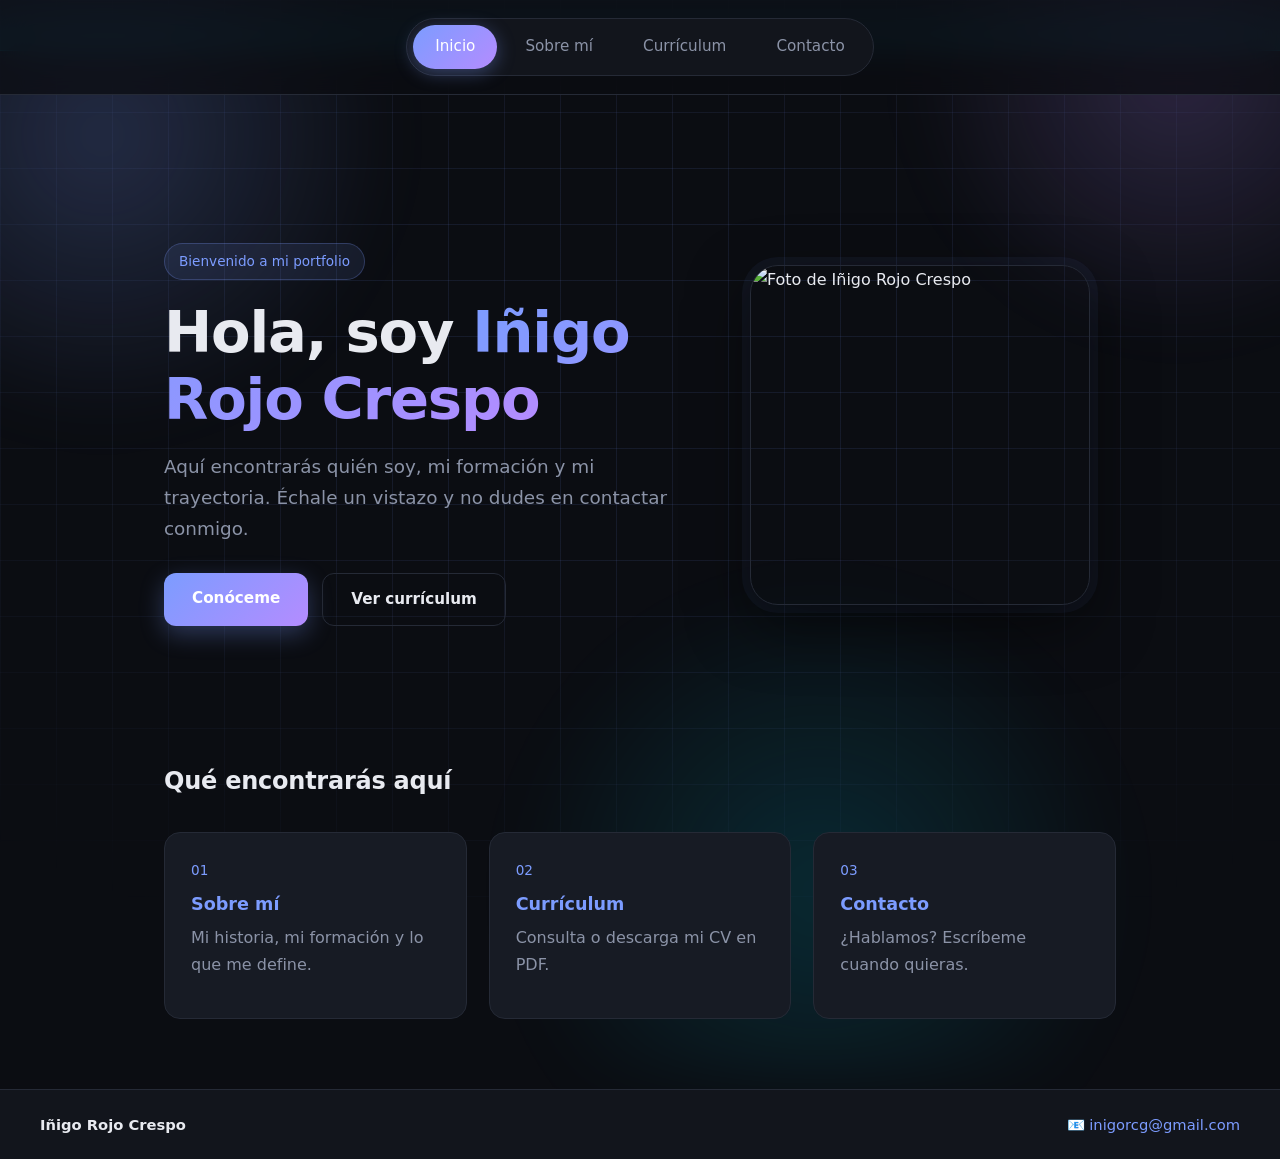
==== index.html @ 4dca685e "Add files via upload" ====
<!DOCTYPE html>
<html lang="es">
<head>
  <meta charset="UTF-8">
  <meta name="viewport" content="width=device-width, initial-scale=1.0">
  <title>Iñigo Rojo Crespo | Portfolio</title>
  <meta name="description" content="Portfolio personal de Iñigo Rojo Crespo">
  <link rel="stylesheet" href="style.css">
</head>
<body>
 
  <!-- MENÚ SUPERIOR -->
  <nav class="navbar">
    <ul>
      <li><a href="index.html" class="active">Inicio</a></li>
      <li><a href="sobre-mi.html">Sobre mí</a></li>
      <li><a href="curriculum.html">Currículum</a></li>
      <li><a href="contacto.html">Contacto</a></li>
    </ul>
  </nav>
 
  <main>
    <section class="hero">
      <div>
        <span class="tag"> Bienvenido a mi portfolio</span>
        <h1>Hola, soy <span class="gradient-text">Iñigo Rojo Crespo</span></h1>
        <p class="lead">
          Aquí encontrarás quién soy, mi formación y mi trayectoria.
          Échale un vistazo y no dudes en contactar conmigo.
        </p>
        <div class="btn-row">
          <a href="sobre-mi.html" class="btn btn-primary">Conóceme</a>
          <a href="curriculum.html" class="btn btn-ghost">Ver currículum</a>
        </div>
      </div>
 
      <!-- FOTO: guarda tu imagen en la carpeta "img" con el nombre foto.jpg -->
      <img class="hero-img" src="img/foto.jpg" alt="Foto de Iñigo Rojo Crespo">
    </section>
 
    <section class="section">
      <h2>Qué encontrarás aquí</h2>
      <div class="grid">
        <a href="sobre-mi.html" class="card" style="text-decoration:none">
          <span class="meta">01</span>
          <h3>Sobre mí</h3>
          <p>Mi historia, mi formación y lo que me define.</p>
        </a>
        <a href="curriculum.html" class="card" style="text-decoration:none">
          <span class="meta">02</span>
          <h3>Currículum</h3>
          <p>Consulta o descarga mi CV en PDF.</p>
        </a>
        <a href="contacto.html" class="card" style="text-decoration:none">
          <span class="meta">03</span>
          <h3>Contacto</h3>
          <p>¿Hablamos? Escríbeme cuando quieras.</p>
        </a>
      </div>
    </section>
  </main>
 
  <!-- BARRA INFERIOR -->
  <footer class="footer-bar">
    <span class="name">Iñigo Rojo Crespo</span>
    <span class="mail">📧 <a href="mailto:inigorcg@gmail.com">inigorcg@gmail.com</a></span>
  </footer>
 
</body>
</html>
---- style.css ----
/* ==========================================================
   PORTFOLIO - Iñigo Rojo Crespo
   Tema oscuro moderno
   ========================================================== */
 
:root {
  --bg: #0b0d12;
  --bg-soft: #12151c;
  --card: #171b24;
  --border: #252a36;
  --text: #e8eaf0;
  --muted: #8b93a7;
  --accent: #7c9cff;
  --accent-2: #b48cff;
  --radius: 16px;
}
 
* { margin: 0; padding: 0; box-sizing: border-box; }
 
html { scroll-behavior: smooth; }
 
body {
  font-family: "Inter", "Segoe UI", system-ui, -apple-system, sans-serif;
  background: var(--bg);
  color: var(--text);
  line-height: 1.7;
  min-height: 100vh;
  display: flex;
  flex-direction: column;
}
 
a { color: var(--accent); text-decoration: none; }
a:hover { text-decoration: underline; }
 
/* ==========================================================
   FONDO TECNOLÓGICO ANIMADO (solo CSS)
   - html::before  -> línea de escaneo que baja
   - body::before  -> rejilla que avanza en perspectiva
   - body::after   -> orbes de luz de neón que flotan
   ========================================================== */
 
/* Rejilla tecnológica en movimiento */
body::before {
  content: "";
  position: fixed;
  inset: 0;
  z-index: -2;
  pointer-events: none;
  background-image:
    linear-gradient(rgba(124, 156, 255, 0.10) 1px, transparent 1px),
    linear-gradient(90deg, rgba(124, 156, 255, 0.10) 1px, transparent 1px);
  background-size: 56px 56px;
  -webkit-mask-image: radial-gradient(ellipse 80% 70% at 50% 40%, #000 30%, transparent 100%);
  mask-image: radial-gradient(ellipse 80% 70% at 50% 40%, #000 30%, transparent 100%);
  animation: gridMove 14s linear infinite;
}
 
/* Orbes de luz flotantes */
body::after {
  content: "";
  position: fixed;
  inset: -20%;
  z-index: -3;
  pointer-events: none;
  background:
    radial-gradient(circle 420px at 20% 25%, rgba(124, 156, 255, 0.22), transparent 70%),
    radial-gradient(circle 380px at 80% 20%, rgba(180, 140, 255, 0.20), transparent 70%),
    radial-gradient(circle 450px at 60% 85%, rgba(0, 220, 255, 0.14), transparent 70%);
  filter: blur(30px);
  animation: orbsFloat 18s ease-in-out infinite alternate;
}
 
/* Línea de escaneo */
html::before {
  content: "";
  position: fixed;
  left: 0;
  right: 0;
  top: -10%;
  height: 140px;
  z-index: -1;
  pointer-events: none;
  background: linear-gradient(
    to bottom,
    transparent,
    rgba(124, 156, 255, 0.07) 60%,
    rgba(0, 220, 255, 0.18) 100%
  );
  border-bottom: 1px solid rgba(0, 220, 255, 0.35);
  animation: scan 9s linear infinite;
}
 
@keyframes gridMove {
  from { background-position: 0 0, 0 0; }
  to   { background-position: 0 56px, 56px 0; }
}
 
@keyframes orbsFloat {
  0%   { transform: translate(0, 0) scale(1); }
  50%  { transform: translate(4%, -5%) scale(1.12); }
  100% { transform: translate(-5%, 6%) scale(0.95); }
}
 
@keyframes scan {
  from { transform: translateY(0); }
  to   { transform: translateY(125vh); }
}
 
/* Accesibilidad: sin animaciones si el usuario lo prefiere */
@media (prefers-reduced-motion: reduce) {
  body::before, body::after, html::before { animation: none; }
}
 
/* ---------- MENÚ SUPERIOR (centrado) ---------- */
.navbar {
  position: sticky;
  top: 0;
  z-index: 100;
  display: flex;
  justify-content: center;
  padding: 18px 20px;
  background: rgba(11, 13, 18, 0.75);
  backdrop-filter: blur(14px);
  -webkit-backdrop-filter: blur(14px);
  border-bottom: 1px solid var(--border);
}
 
.navbar ul {
  display: flex;
  gap: 6px;
  list-style: none;
  padding: 6px;
  background: var(--bg-soft);
  border: 1px solid var(--border);
  border-radius: 999px;
}
 
.navbar a {
  display: block;
  padding: 9px 22px;
  border-radius: 999px;
  color: var(--muted);
  font-size: 0.95rem;
  font-weight: 500;
  transition: all 0.25s ease;
}
 
.navbar a:hover {
  color: var(--text);
  background: var(--card);
  text-decoration: none;
}
 
.navbar a.active {
  color: #fff;
  background: linear-gradient(135deg, var(--accent), var(--accent-2));
  box-shadow: 0 4px 18px rgba(124, 156, 255, 0.35);
}
 
/* ---------- CONTENIDO ---------- */
main {
  flex: 1;
  width: 100%;
  max-width: 1000px;
  margin: 0 auto;
  padding: 70px 24px;
}
 
h1 {
  font-size: clamp(2.2rem, 5vw, 3.6rem);
  line-height: 1.15;
  letter-spacing: -0.02em;
  margin-bottom: 18px;
}
 
h2 {
  font-size: 1.5rem;
  margin-bottom: 16px;
  letter-spacing: -0.01em;
}
 
h3 { font-size: 1.1rem; margin-bottom: 4px; }
 
p { color: var(--muted); margin-bottom: 14px; }
 
.gradient-text {
  background: linear-gradient(135deg, var(--accent), var(--accent-2));
  -webkit-background-clip: text;
  background-clip: text;
  -webkit-text-fill-color: transparent;
}
 
.tag {
  display: inline-block;
  padding: 6px 14px;
  margin-bottom: 20px;
  font-size: 0.85rem;
  color: var(--accent);
  background: rgba(124, 156, 255, 0.1);
  border: 1px solid rgba(124, 156, 255, 0.25);
  border-radius: 999px;
}
 
/* ---------- HERO (inicio) ---------- */
.hero {
  display: grid;
  grid-template-columns: 1.3fr 1fr;
  gap: 50px;
  align-items: center;
  min-height: 60vh;
}
 
.hero p.lead { font-size: 1.15rem; max-width: 520px; }
 
.hero-img {
  width: 100%;
  max-width: 340px;
  aspect-ratio: 1 / 1;
  object-fit: cover;
  border-radius: 28px;
  border: 1px solid var(--border);
  box-shadow: 0 20px 60px rgba(0, 0, 0, 0.5), 0 0 0 8px rgba(124, 156, 255, 0.06);
  justify-self: center;
}
 
/* ---------- BOTONES ---------- */
.btn-row { display: flex; flex-wrap: wrap; gap: 14px; margin-top: 28px; }
 
.btn {
  display: inline-block;
  padding: 13px 28px;
  border-radius: 12px;
  font-weight: 600;
  font-size: 0.95rem;
  transition: transform 0.2s ease, box-shadow 0.2s ease;
  cursor: pointer;
  border: none;
}
 
.btn:hover { transform: translateY(-2px); text-decoration: none; }
 
.btn-primary {
  color: #fff;
  background: linear-gradient(135deg, var(--accent), var(--accent-2));
  box-shadow: 0 8px 24px rgba(124, 156, 255, 0.3);
}
 
.btn-ghost {
  color: var(--text);
  background: transparent;
  border: 1px solid var(--border);
}
.btn-ghost:hover { background: var(--card); }
 
/* ---------- TARJETAS ---------- */
.grid {
  display: grid;
  grid-template-columns: repeat(auto-fit, minmax(280px, 1fr));
  gap: 22px;
  margin-top: 30px;
}
 
.card {
  background: var(--card);
  border: 1px solid var(--border);
  border-radius: var(--radius);
  padding: 26px;
  transition: transform 0.25s ease, border-color 0.25s ease;
}
 
.card:hover { transform: translateY(-4px); border-color: rgba(124, 156, 255, 0.4); }
 
.card .meta { font-size: 0.85rem; color: var(--accent); margin-bottom: 8px; display: block; }
 
.section { margin-top: 56px; }
 
/* ---------- SOBRE MÍ ---------- */
.about-grid {
  display: grid;
  grid-template-columns: 1fr 1.6fr;
  gap: 50px;
  align-items: start;
}
 
.about-img {
  width: 100%;
  border-radius: 24px;
  border: 1px solid var(--border);
  object-fit: cover;
  aspect-ratio: 4 / 5;
}
 
.timeline { border-left: 2px solid var(--border); padding-left: 24px; margin-top: 20px; }
.timeline-item { position: relative; margin-bottom: 28px; }
.timeline-item::before {
  content: "";
  position: absolute;
  left: -31px;
  top: 8px;
  width: 12px;
  height: 12px;
  border-radius: 50%;
  background: var(--accent);
  box-shadow: 0 0 0 4px rgba(124, 156, 255, 0.2);
}
 
/* ---------- CURRÍCULUM (PDF) ---------- */
.pdf-frame {
  width: 100%;
  height: 80vh;
  min-height: 500px;
  border: 1px solid var(--border);
  border-radius: var(--radius);
  background: var(--bg-soft);
  margin-top: 24px;
}
 
/* ---------- CONTACTO ---------- */
.contact-grid {
  display: grid;
  grid-template-columns: 1fr 1.3fr;
  gap: 40px;
  margin-top: 30px;
}
 
.contact-info p { margin-bottom: 8px; }
 
form { display: flex; flex-direction: column; gap: 16px; }
 
label { font-size: 0.9rem; font-weight: 500; }
 
input, textarea {
  width: 100%;
  margin-top: 6px;
  padding: 13px 16px;
  font: inherit;
  color: var(--text);
  background: var(--bg-soft);
  border: 1px solid var(--border);
  border-radius: 12px;
  outline: none;
  transition: border-color 0.2s, box-shadow 0.2s;
}
 
input:focus, textarea:focus {
  border-color: var(--accent);
  box-shadow: 0 0 0 4px rgba(124, 156, 255, 0.15);
}
 
textarea { min-height: 150px; resize: vertical; }
 
/* ---------- BARRA INFERIOR ---------- */
.footer-bar {
  display: flex;
  justify-content: space-between;
  align-items: center;
  flex-wrap: wrap;
  gap: 10px;
  padding: 22px 40px;
  background: var(--bg-soft);
  border-top: 1px solid var(--border);
  font-size: 0.92rem;
}
 
.footer-bar .name { font-weight: 600; color: var(--text); }
.footer-bar .mail { color: var(--muted); }
.footer-bar .mail a { color: var(--accent); }
 
/* ---------- RESPONSIVE ---------- */
@media (max-width: 800px) {
  .hero, .about-grid, .contact-grid { grid-template-columns: 1fr; }
  .hero { text-align: left; }
  .navbar ul { gap: 2px; }
  .navbar a { padding: 8px 12px; font-size: 0.82rem; }
  .footer-bar { justify-content: center; text-align: center; padding: 20px; }
  main { padding: 44px 20px; }
}
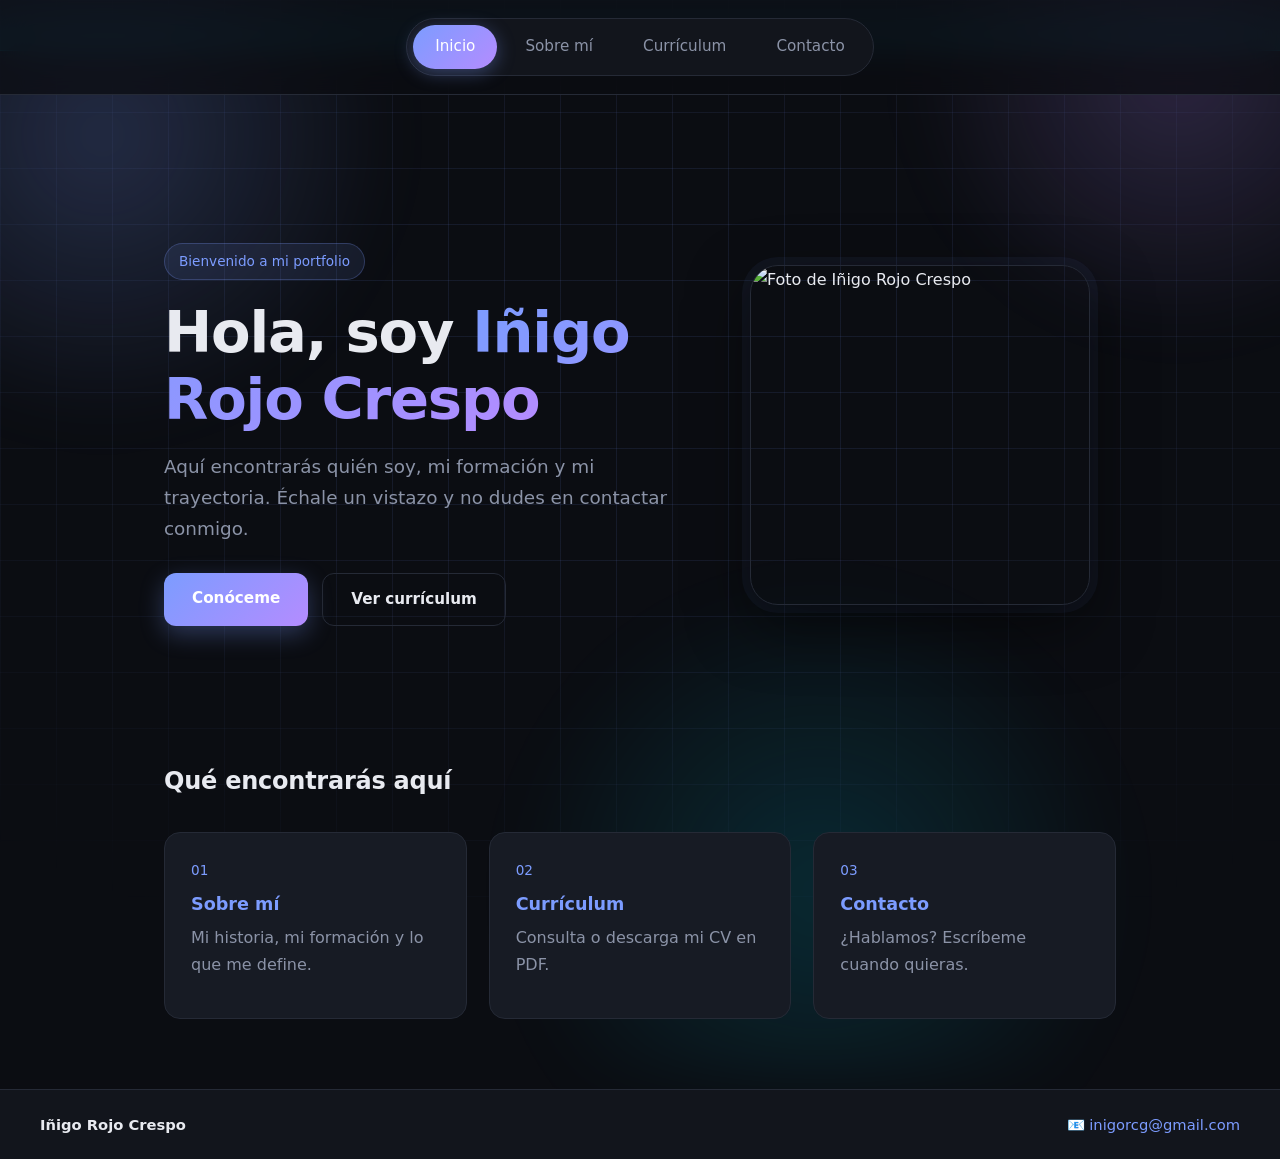
==== commit 435618cb: "Update image source from foto.jpg to inigo.png" ====
--- a/index.html
+++ b/index.html
@@ -35,7 +35,7 @@
       </div>
  
       <!-- FOTO: guarda tu imagen en la carpeta "img" con el nombre foto.jpg -->
-      <img class="hero-img" src="img/foto.jpg" alt="Foto de Iñigo Rojo Crespo">
+      <img class="hero-img" src="img/inigo.png" alt="Foto de Iñigo Rojo Crespo">
     </section>
  
     <section class="section">
@@ -68,4 +68,4 @@
  
 </body>
 </html>
- + 
